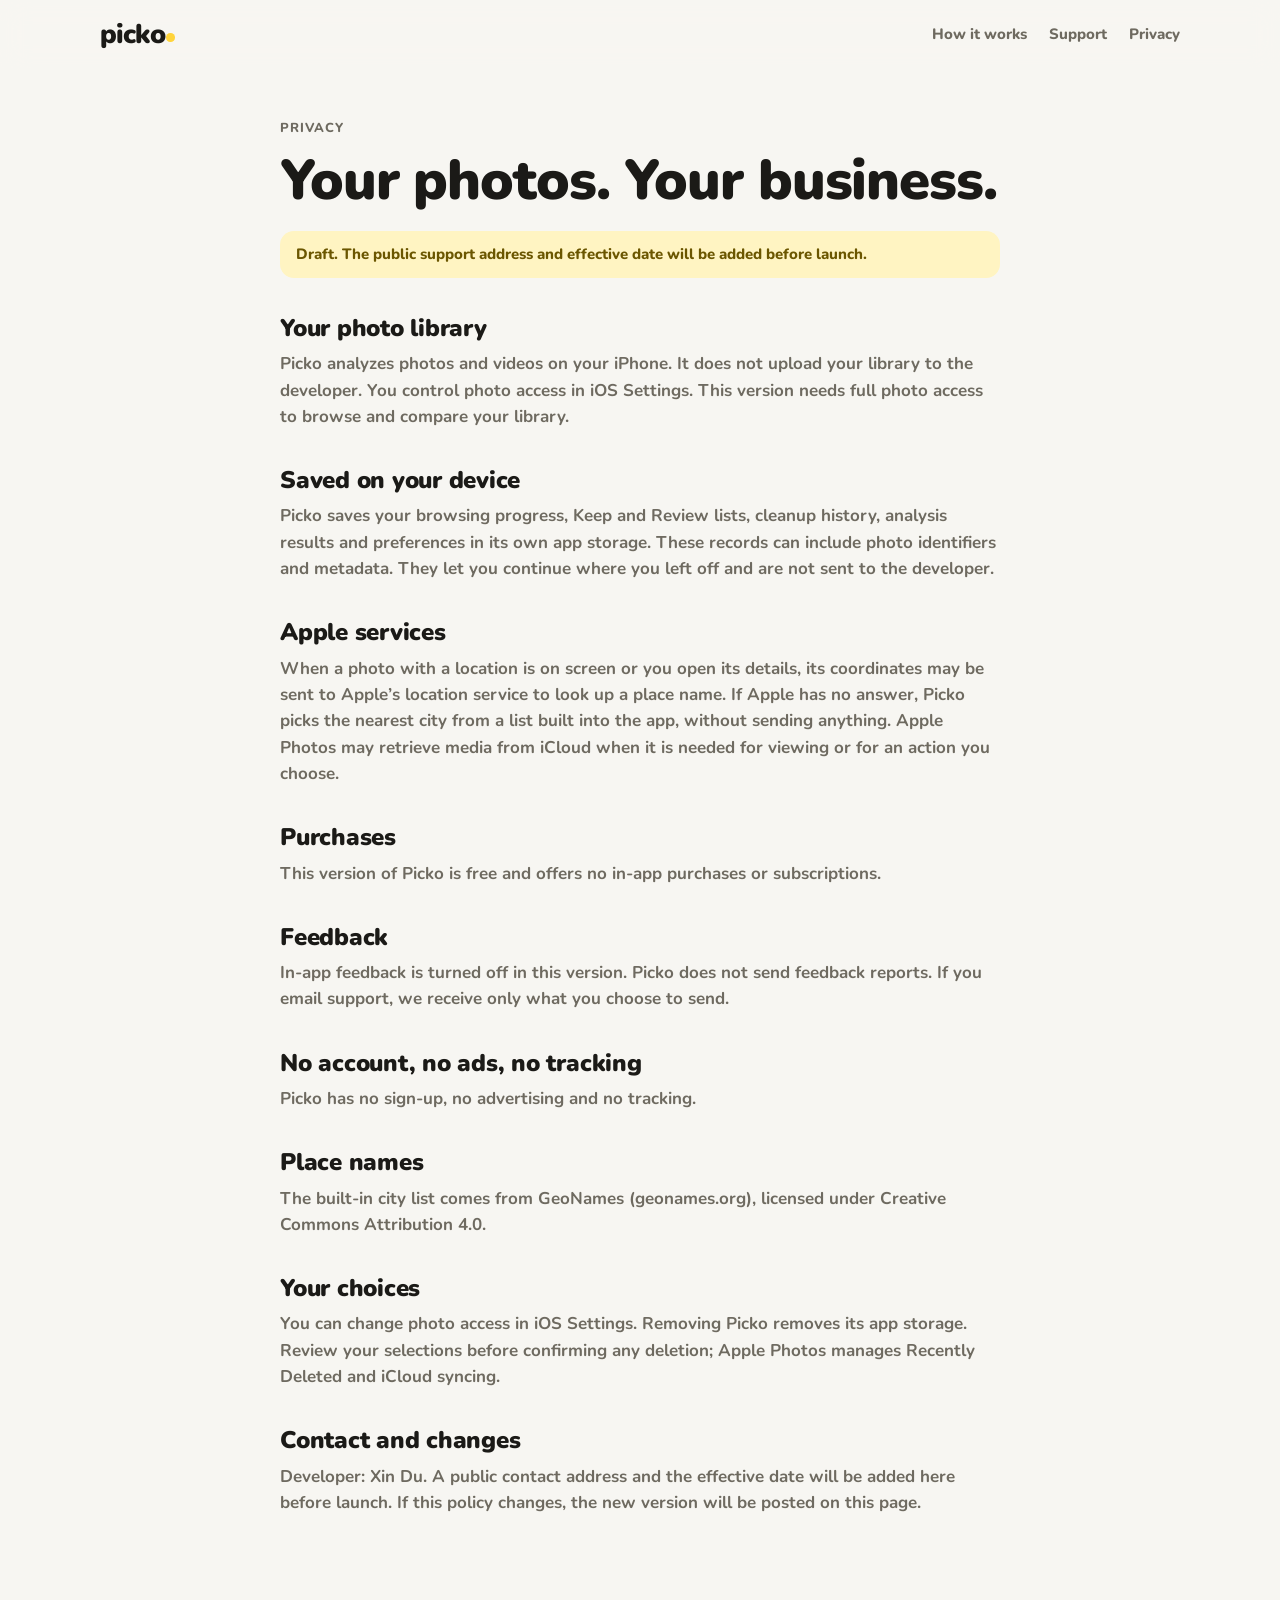
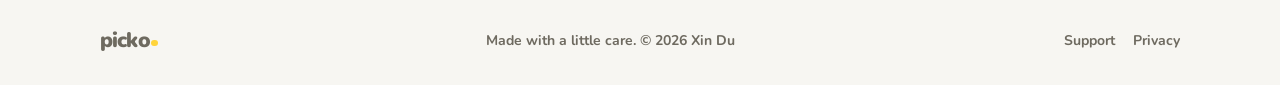
==== privacy.html @ 13a62e3e "Publish Picko website" ====
<!doctype html>
<html lang="en">
<head>
<meta charset="utf-8">
<meta name="viewport" content="width=device-width, initial-scale=1, viewport-fit=cover">
<title>Picko Privacy</title>
<link rel="preconnect" href="https://fonts.googleapis.com">
<link rel="preconnect" href="https://fonts.gstatic.com" crossorigin>
<link rel="stylesheet" href="https://fonts.googleapis.com/css2?family=Nunito:wght@500;700;800;900&display=swap">
<link rel="stylesheet" href="style.css">
</head>
<body>
<header class="nav">
  <div class="wrap nav-row">
    <a class="wordmark" href="index.html" aria-label="Picko home">picko</a>
    <nav class="nav-links" aria-label="Site">
      <a href="index.html#how">How it works</a>
      <a href="support.html">Support</a>
      <a href="privacy.html">Privacy</a>
    </nav>
  </div>
</header>
<main class="doc">
  <div class="wrap">
    <p class="kicker">Privacy</p>
    <h1>Your photos. Your business.</h1>
    <p class="draft">Draft. The public support address and effective date will be added before launch.</p>
    <section>
      <h2>Your photo library</h2>
      <p>Picko analyzes photos and videos on your iPhone. It does not upload your library to the developer. You control photo access in iOS Settings. This version needs full photo access to browse and compare your library.</p>
    </section>
    <section>
      <h2>Saved on your device</h2>
      <p>Picko saves your browsing progress, Keep and Review lists, cleanup history, analysis results and preferences in its own app storage. These records can include photo identifiers and metadata. They let you continue where you left off and are not sent to the developer.</p>
    </section>
    <section>
      <h2>Apple services</h2>
      <p>When a photo with a location is on screen or you open its details, its coordinates may be sent to Apple’s location service to look up a place name. If Apple has no answer, Picko picks the nearest city from a list built into the app, without sending anything. Apple Photos may retrieve media from iCloud when it is needed for viewing or for an action you choose.</p>
    </section>
    <section>
      <h2>Purchases</h2>
      <p>This version of Picko is free and offers no in-app purchases or subscriptions.</p>
    </section>
    <section>
      <h2>Feedback</h2>
      <p>In-app feedback is turned off in this version. Picko does not send feedback reports. If you email support, we receive only what you choose to send.</p>
    </section>
    <section>
      <h2>No account, no ads, no tracking</h2>
      <p>Picko has no sign-up, no advertising and no tracking.</p>
    </section>
    <section>
      <h2>Place names</h2>
      <p>The built-in city list comes from GeoNames (geonames.org), licensed under Creative Commons Attribution 4.0.</p>
    </section>
    <section>
      <h2>Your choices</h2>
      <p>You can change photo access in iOS Settings. Removing Picko removes its app storage. Review your selections before confirming any deletion; Apple Photos manages Recently Deleted and iCloud syncing.</p>
    </section>
    <section>
      <h2>Contact and changes</h2>
      <p>Developer: Xin Du. A public contact address and the effective date will be added here before launch. If this policy changes, the new version will be posted on this page.</p>
    </section>
  </div>
</main>
<footer class="foot">
  <div class="wrap foot-row">
    <span class="wordmark small">picko</span>
    <span>Made with a little care. © 2026 Xin Du</span>
    <nav aria-label="Footer"><a href="support.html">Support</a><a href="privacy.html">Privacy</a></nav>
  </div>
</footer>
</body>
</html>
---- style.css ----
/* Picko site. Direction C from the app: warm off-white ground, ink type,
   yellow only where it matters, soft shadows instead of outlines, rounded
   heavy type. Layout: one bold live demo in the hero; every section after
   it is quiet and plain. Single light theme on purpose (the app is light-only). */
:root {
  --bg: #F7F6F2;          /* app background */
  --surface: #FFFFFF;
  --ink: #1B1A17;
  --sub: #6E6A60;
  --hair: #E4E0D4;
  --yellow: #FFD43B;
  --yellow-deep: #E8B800;
  --yellow-soft: #FFF4C2;
  --yellow-ink: #6B5600;
  --keep: #22A35A;
  --aside: #E5484D;
  --shadow: 0 10px 28px rgba(41, 31, 0, .08), 0 2px 6px rgba(41, 31, 0, .05);
  --font: ui-rounded, "SF Pro Rounded", "Nunito", system-ui, -apple-system, "Segoe UI", sans-serif;
  --r-card: 22px;
  --wrap: 1120px;
  color-scheme: light;
}

* { box-sizing: border-box; }
[hidden] { display: none !important; }
html { -webkit-text-size-adjust: 100%; }
body {
  margin: 0;
  background: var(--bg);
  color: var(--ink);
  font-family: var(--font);
  font-size: 17px;
  line-height: 1.55;
  font-weight: 600;
  -webkit-font-smoothing: antialiased;
}
img { max-width: 100%; display: block; }
a { color: inherit; }
a:focus-visible, button:focus-visible { outline: 3px solid var(--yellow-deep); outline-offset: 3px; border-radius: 10px; }

.wrap {
  max-width: var(--wrap);
  margin: 0 auto;
  padding-left: max(20px, env(safe-area-inset-left, 0px));
  padding-right: max(20px, env(safe-area-inset-right, 0px));
}

h1, h2, h3 { margin: 0; font-weight: 900; letter-spacing: -0.02em; text-wrap: balance; line-height: 1.05; }
h1 { font-size: clamp(44px, 6.4vw, 76px); }
h2 { font-size: clamp(32px, 4.2vw, 50px); }
h3 { font-size: 21px; letter-spacing: -0.01em; line-height: 1.2; }
p { margin: 0; }
.kicker {
  font-size: 13px; font-weight: 800; letter-spacing: .08em; text-transform: uppercase;
  color: var(--sub); margin-bottom: 14px;
}

/* Nav */
body::before { content: ""; position: fixed; inset: 0 0 auto; height: env(safe-area-inset-top, 0px); z-index: 10; background: var(--bg); }
.nav { position: sticky; top: env(safe-area-inset-top, 0px); z-index: 9; background: color-mix(in srgb, var(--bg) 88%, transparent); backdrop-filter: blur(14px); -webkit-backdrop-filter: blur(14px); }
.nav-row { display: flex; align-items: center; justify-content: space-between; gap: 16px; padding-block: 14px; }
.wordmark { font-weight: 900; font-size: 27px; letter-spacing: -0.04em; text-decoration: none; position: relative; }
.wordmark::after { content: ""; display: inline-block; width: .32em; height: .32em; border-radius: 50%; background: var(--yellow); margin-left: .06em; vertical-align: .05em; }
.wordmark.small { font-size: 21px; }
.nav-links { display: flex; gap: 22px; font-size: 15px; font-weight: 800; }
.nav-links a { text-decoration: none; color: var(--sub); }
.nav-links a:hover { color: var(--ink); }

/* Hero */
.hero { padding-block: 40px 72px; }
.hero-grid { display: grid; grid-template-columns: minmax(0, 1.05fr) minmax(0, .95fr); gap: 56px; align-items: center; }
.hero-copy { min-width: 0; }
.lede { margin-top: 22px; font-size: 20px; line-height: 1.5; color: var(--sub); max-width: 32em; font-weight: 700; }
.hero-actions { display: flex; align-items: center; flex-wrap: wrap; gap: 14px 18px; margin-top: 30px; }
.store-badge {
  display: inline-flex; align-items: center; gap: 10px; padding: 9px 18px 9px 14px;
  border-radius: 14px; background: var(--ink); color: #fff; line-height: 1.1; font-weight: 800; font-size: 19px;
}
.store-badge svg { width: 26px; height: 26px; fill: currentColor; }
.store-badge small { display: block; font-size: 11px; font-weight: 700; opacity: .8; }
.free-note { font-weight: 800; color: var(--yellow-ink); background: var(--yellow-soft); padding: 7px 13px; border-radius: 999px; font-size: 15px; }
.hero-facts { list-style: none; padding: 0; margin: 30px 0 0; display: flex; flex-wrap: wrap; gap: 8px 22px; color: var(--sub); font-size: 15px; font-weight: 800; }
.hero-facts li { display: flex; align-items: center; gap: 8px; }
.hero-facts li::before { content: ""; width: 7px; height: 7px; border-radius: 50%; background: var(--keep); }

/* Demo phone */
.demo { display: flex; flex-direction: column; align-items: center; gap: 18px; min-width: 0; }
.phone {
  width: min(330px, 100%); aspect-ratio: 9 / 19; max-width: 100%;
  border-radius: 48px; padding: 10px; background: #111; box-shadow: 0 30px 60px rgba(30, 22, 0, .22), 0 6px 14px rgba(30, 22, 0, .12);
}
.screen { position: relative; width: 100%; height: 100%; border-radius: 39px; overflow: hidden; background: #222; isolation: isolate; touch-action: pan-y; user-select: none; -webkit-user-select: none; }
.deck { position: absolute; inset: 0; }
.card {
  position: absolute; inset: 0; background-size: cover; background-position: center;
  will-change: transform, filter; cursor: grab; transform-origin: 50% 90%;
}
.card:active { cursor: grabbing; }
.card::after { /* top and bottom scrims so chrome stays readable */
  content: ""; position: absolute; inset: 0; pointer-events: none;
  background: linear-gradient(to bottom, rgba(0,0,0,.38), transparent 22%, transparent 72%, rgba(0,0,0,.5));
}
.card.next { filter: blur(14px) saturate(.9) brightness(1.08); transform: scale(1.04); }
.card.next::before { content: ""; position: absolute; inset: 0; background: rgba(255,255,255,var(--fog, .35)); z-index: 1; }
.card.dragging { box-shadow: 0 20px 40px rgba(0,0,0,.35); border-radius: 26px; overflow: hidden; }

.edge { position: absolute; top: 0; bottom: 0; width: 46%; pointer-events: none; opacity: 0; z-index: 3; }
.edge-keep { right: 0; background: linear-gradient(to left, rgba(34,163,90,.55), transparent); }
.edge-aside { left: 0; background: linear-gradient(to right, rgba(229,72,77,.55), transparent); }

.topbar { position: absolute; top: 14px; left: 12px; right: 12px; z-index: 4; display: flex; gap: 6px; align-items: center; }
.chip {
  height: 34px; border-radius: 12px; display: inline-flex; align-items: center; gap: 6px; padding: 0 10px;
  background: rgba(255,255,255,.82); backdrop-filter: blur(10px); -webkit-backdrop-filter: blur(10px); color: var(--ink);
  font-size: 12px; font-weight: 800;
}
.chip svg { width: 17px; height: 17px; fill: var(--ink); }
.chip-icon { padding: 0 8px; }
.meter { flex: 1; min-width: 0; flex-direction: column; align-items: stretch; justify-content: center; gap: 3px; padding: 0 10px; }
.meter-text { font-size: 11px; line-height: 1; white-space: nowrap; }
.meter-bar { height: 4px; border-radius: 4px; background: var(--hair); overflow: hidden; }
.meter-bar i { display: block; height: 100%; width: 0; background: var(--yellow); border-radius: 4px; transition: width .35s cubic-bezier(.3,1.5,.5,1); }
.review-chip b { background: var(--yellow); border-radius: 999px; min-width: 20px; height: 20px; display: inline-grid; place-items: center; padding: 0 6px; font-size: 12px; transition: transform .25s cubic-bezier(.3,1.8,.5,1); }
.review-chip b.bump { transform: scale(1.35); }

.bottombar { position: absolute; left: 16px; right: 16px; bottom: 22px; z-index: 4; color: #fff; display: flex; flex-direction: column; gap: 1px; pointer-events: none; text-shadow: 0 1px 6px rgba(0,0,0,.35); }
.size { font-size: 22px; font-weight: 900; letter-spacing: -0.01em; }
.caption { font-size: 13px; font-weight: 700; opacity: .92; }

.plus { position: absolute; left: 22px; top: 44%; z-index: 6; font-weight: 900; font-size: 18px; color: #fff; background: var(--aside); padding: 4px 11px; border-radius: 999px; opacity: 0; transform: scale(.7); pointer-events: none; }
.plus.show { animation: plus 1s ease forwards; }
@keyframes plus { 0% { opacity: 0; transform: scale(.7) translateY(0); } 20% { opacity: 1; transform: scale(1) translateY(-6px); } 70% { opacity: 1; transform: scale(1) translateY(-14px); } 100% { opacity: 0; transform: scale(.9) translateY(-24px); } }

.stars { position: absolute; inset: 0; z-index: 6; pointer-events: none; }
.star { position: absolute; width: 18px; height: 18px; background: var(--yellow); clip-path: polygon(50% 0, 61% 38%, 100% 50%, 61% 62%, 50% 100%, 39% 62%, 0 50%, 39% 38%); animation: star .8s ease-out forwards; }
.star.green { background: #7BE3A4; }
@keyframes star { from { opacity: 1; transform: translate(0,0) scale(.4) rotate(0); } to { opacity: 0; transform: translate(var(--dx), var(--dy)) scale(1.1) rotate(160deg); } }

.pony { position: absolute; left: 8px; bottom: 70px; z-index: 9; display: flex; align-items: flex-end; gap: 2px; transform: translateY(190px); transition: transform .45s cubic-bezier(.3,1.4,.5,1); pointer-events: none; }
.pony.up { transform: translateY(0); }
.pony img { width: 98px; }
.bubble { margin-bottom: 64px; background: #fff; color: var(--ink); font-weight: 900; font-size: 13.5px; line-height: 1.25; padding: 7px 10px; border-radius: 13px; max-width: 150px; box-shadow: 0 8px 18px rgba(0,0,0,.2); transform: scale(.6); transform-origin: bottom left; opacity: 0; transition: transform .3s cubic-bezier(.3,1.6,.5,1) .25s, opacity .2s ease .25s; }
.pony.up .bubble { transform: scale(1); opacity: 1; }

/* Review inside the phone */
.review { position: absolute; inset: 0; z-index: 8; background: var(--bg); padding: 64px 18px 22px; display: flex; flex-direction: column; gap: 10px; animation: rise .45s cubic-bezier(.2,1,.3,1); }
@keyframes rise { from { transform: translateY(30px); opacity: 0; } to { transform: none; opacity: 1; } }
.review-kicker { font-size: 11px; letter-spacing: .08em; text-transform: uppercase; color: var(--sub); font-weight: 900; }
.review h3 { font-size: 24px; }
.review-grid { display: grid; grid-template-columns: repeat(3, 1fr); gap: 6px; margin-top: 4px; }
.review-grid .thumb { aspect-ratio: 3 / 4; border-radius: 10px; background-size: cover; background-position: center; position: relative; }
.review-grid .thumb::after { content: ""; position: absolute; right: 5px; top: 5px; width: 16px; height: 16px; border-radius: 5px; background: var(--aside) url("data:image/svg+xml,%3Csvg xmlns='http://www.w3.org/2000/svg' viewBox='0 0 16 16'%3E%3Cpath d='M4 8.2 6.8 11 12 5' fill='none' stroke='white' stroke-width='2.2' stroke-linecap='round' stroke-linejoin='round'/%3E%3C/svg%3E") center / 14px no-repeat; }
.review-note { font-size: 13px; color: var(--sub); font-weight: 800; margin-top: auto; text-align: center; }
.btn-delete, .btn-quiet { font: inherit; border: 0; border-radius: 16px; min-height: 48px; font-weight: 900; font-size: 16px; cursor: pointer; }
.btn-delete { background: var(--aside); color: #fff; box-shadow: 0 8px 18px rgba(229,72,77,.3); }
.btn-delete:active { transform: scale(.97); }
.btn-quiet { background: transparent; color: var(--sub); min-height: 36px; font-size: 14px; }
.review.done .btn-delete { background: var(--keep); box-shadow: 0 8px 18px rgba(34,163,90,.3); }

.demo-controls { display: flex; gap: 10px; width: min(330px, 100%); }
.ctl { flex: 1; font: inherit; font-weight: 900; font-size: 16px; min-height: 50px; border-radius: 18px; border: 0; cursor: pointer; background: var(--surface); color: var(--ink); box-shadow: var(--shadow); transition: transform .12s ease; }
.ctl:active { transform: scale(.97); }
.ctl-aside span { color: var(--aside); }
.ctl-keep span { color: var(--keep); }
.ctl:disabled { opacity: .45; cursor: default; }
.demo-note { font-size: 13px; color: var(--sub); text-align: center; max-width: 330px; font-weight: 700; }

/* Sections */
section h2 + p, .daily-copy p, .big-copy p { margin-top: 18px; font-size: 18px; color: var(--sub); font-weight: 700; max-width: 34em; }
strong { color: var(--ink); font-weight: 900; }

.how { padding-block: 72px; }
.steps { list-style: none; padding: 0; margin: 40px 0 0; display: grid; grid-template-columns: repeat(3, minmax(0, 1fr)); gap: 22px; }
.step { background: var(--surface); border-radius: var(--r-card); box-shadow: var(--shadow); padding: 18px 18px 24px; display: flex; flex-direction: column; gap: 12px; min-width: 0; }
.step p { color: var(--sub); font-size: 16px; font-weight: 700; }
.num { display: inline-grid; place-items: center; width: 28px; height: 28px; border-radius: 50%; background: var(--yellow); font-size: 15px; margin-right: 10px; vertical-align: 2px; }
.vignette { height: 180px; border-radius: 16px; background: var(--bg); display: flex; align-items: center; justify-content: center; gap: 10px; overflow: hidden; position: relative; padding: 12px; }
.v-photo { width: 92px; height: 130px; object-fit: cover; border-radius: 12px; box-shadow: 0 10px 22px rgba(0,0,0,.18); transform: rotate(4deg); }
.tag { font-size: 13px; font-weight: 900; padding: 6px 10px; border-radius: 999px; color: #fff; white-space: nowrap; }
.tag-keep { background: var(--keep); }
.tag-aside { background: var(--aside); }
.v-review { flex-direction: column; gap: 10px; }
.mini-grid { display: grid; grid-template-columns: repeat(3, 62px); gap: 6px; }
.mini-grid img { width: 62px; height: 82px; object-fit: cover; border-radius: 9px; }
.mini-label { font-size: 13px; font-weight: 900; color: var(--yellow-ink); background: var(--yellow-soft); padding: 4px 10px; border-radius: 999px; }
.v-confirm { flex-direction: column; }
.mini-btn { background: var(--aside); color: #fff; font-weight: 900; padding: 12px 22px; border-radius: 14px; box-shadow: 0 8px 18px rgba(229,72,77,.3); }
.mini-sub { font-size: 13px; color: var(--sub); font-weight: 800; }

.daily { padding-block: 72px; }
.daily-grid, .big-grid { display: grid; grid-template-columns: minmax(0, .8fr) minmax(0, 1.2fr); gap: 48px; align-items: center; }
.daily-art img, .big-art img { width: min(360px, 100%); margin: 0 auto; }
.allowance { margin-top: 26px; max-width: 420px; background: var(--surface); border-radius: 18px; box-shadow: var(--shadow); padding: 14px 16px; }
.allowance-head { display: flex; justify-content: space-between; font-weight: 900; font-size: 15px; font-variant-numeric: tabular-nums; }
.allowance-bar { margin-top: 8px; height: 10px; border-radius: 10px; background: var(--hair); overflow: hidden; }
.allowance-bar i { display: block; height: 100%; background: var(--yellow); border-radius: 10px; }
.aside-note { font-size: 16px !important; }

.big { padding-block: 72px; }
.big-grid { grid-template-columns: minmax(0, 1.2fr) minmax(0, .8fr); }
.sizes { margin: 26px 0 0; max-width: 420px; display: grid; gap: 0; background: var(--surface); border-radius: 18px; box-shadow: var(--shadow); padding: 4px 16px; }
.sizes div { display: flex; justify-content: space-between; gap: 12px; padding: 11px 0; border-bottom: 1px solid var(--hair); font-weight: 800; font-size: 15px; }
.sizes div:last-child { border-bottom: 0; }
.sizes dt { color: var(--sub); }
.sizes dd { margin: 0; font-weight: 900; font-variant-numeric: tabular-nums; }
.sizes div:first-child dd { color: var(--aside); }

.trust { padding-block: 72px; }
.trust-row { margin-top: 34px; display: grid; grid-template-columns: repeat(3, minmax(0, 1fr)); gap: 32px; border-top: 2px solid var(--ink); padding-top: 24px; }
.trust-item p { margin-top: 8px; color: var(--sub); font-size: 16px; font-weight: 700; }

.closing { background: var(--yellow); margin-top: 40px; }
.closing-grid { display: grid; grid-template-columns: minmax(0, 1fr) auto; gap: 24px; align-items: center; padding-block: 64px 0; }
.closing-grid > div { padding-bottom: 64px; }
.closing p { margin: 14px 0 26px; font-size: 19px; color: var(--yellow-ink); font-weight: 800; }
.closing-pony { width: 280px; align-self: end; }

.foot { padding-block: 28px; color: var(--sub); font-size: 14px; font-weight: 700; }
.foot-row { display: flex; flex-wrap: wrap; align-items: center; justify-content: space-between; gap: 12px 24px; }
.foot nav { display: flex; gap: 18px; }
.foot a { text-decoration: none; }
.foot a:hover { color: var(--ink); }

.real { padding-block: 40px 72px; }
.real-grid { display: grid; grid-template-columns: minmax(0, 1fr) auto; gap: 48px; align-items: center; }
.real-video { width: min(340px, 100%); aspect-ratio: 9 / 16; border-radius: 28px; background: var(--bg); box-shadow: var(--shadow); justify-self: center; }

/* Plain text pages */
.doc { padding-block: 48px 80px; }
.doc .wrap { max-width: 760px; }
.doc h1 { font-size: clamp(38px, 5vw, 56px); }
.doc .draft { margin-top: 20px; background: var(--yellow-soft); color: var(--yellow-ink); border-radius: 14px; padding: 12px 16px; font-size: 15px; font-weight: 800; }
.doc section { margin-top: 38px; }
.doc h2 { font-size: 24px; letter-spacing: -0.01em; }
.doc section p, .doc li { margin-top: 10px; color: var(--sub); font-weight: 700; font-size: 17px; max-width: none; }
.doc ul { padding-left: 20px; margin: 10px 0 0; }

@media (max-width: 880px) {
  .hero-grid, .daily-grid, .big-grid, .real-grid { grid-template-columns: minmax(0, 1fr); gap: 40px; }
  .hero { padding-top: 20px; }
  .steps, .trust-row { grid-template-columns: minmax(0, 1fr); }
  .daily-art img { width: 220px; }
  .big-art { order: -1; }
  .big-art img { width: 240px; }
  .closing-grid { grid-template-columns: minmax(0, 1fr); }
  .closing-pony { width: 200px; justify-self: end; margin-top: -40px; }
  .closing-grid > div { padding-bottom: 0; }
}
@media (max-width: 480px) {
  body { font-size: 16px; }
  .nav-links { gap: 14px; font-size: 14px; }
  .nav-links a:first-child { display: none; }
  .lede { font-size: 18px; }
}
@media (prefers-reduced-motion: reduce) {
  *, *::before, *::after { animation-duration: .01ms !important; transition-duration: .01ms !important; }
}
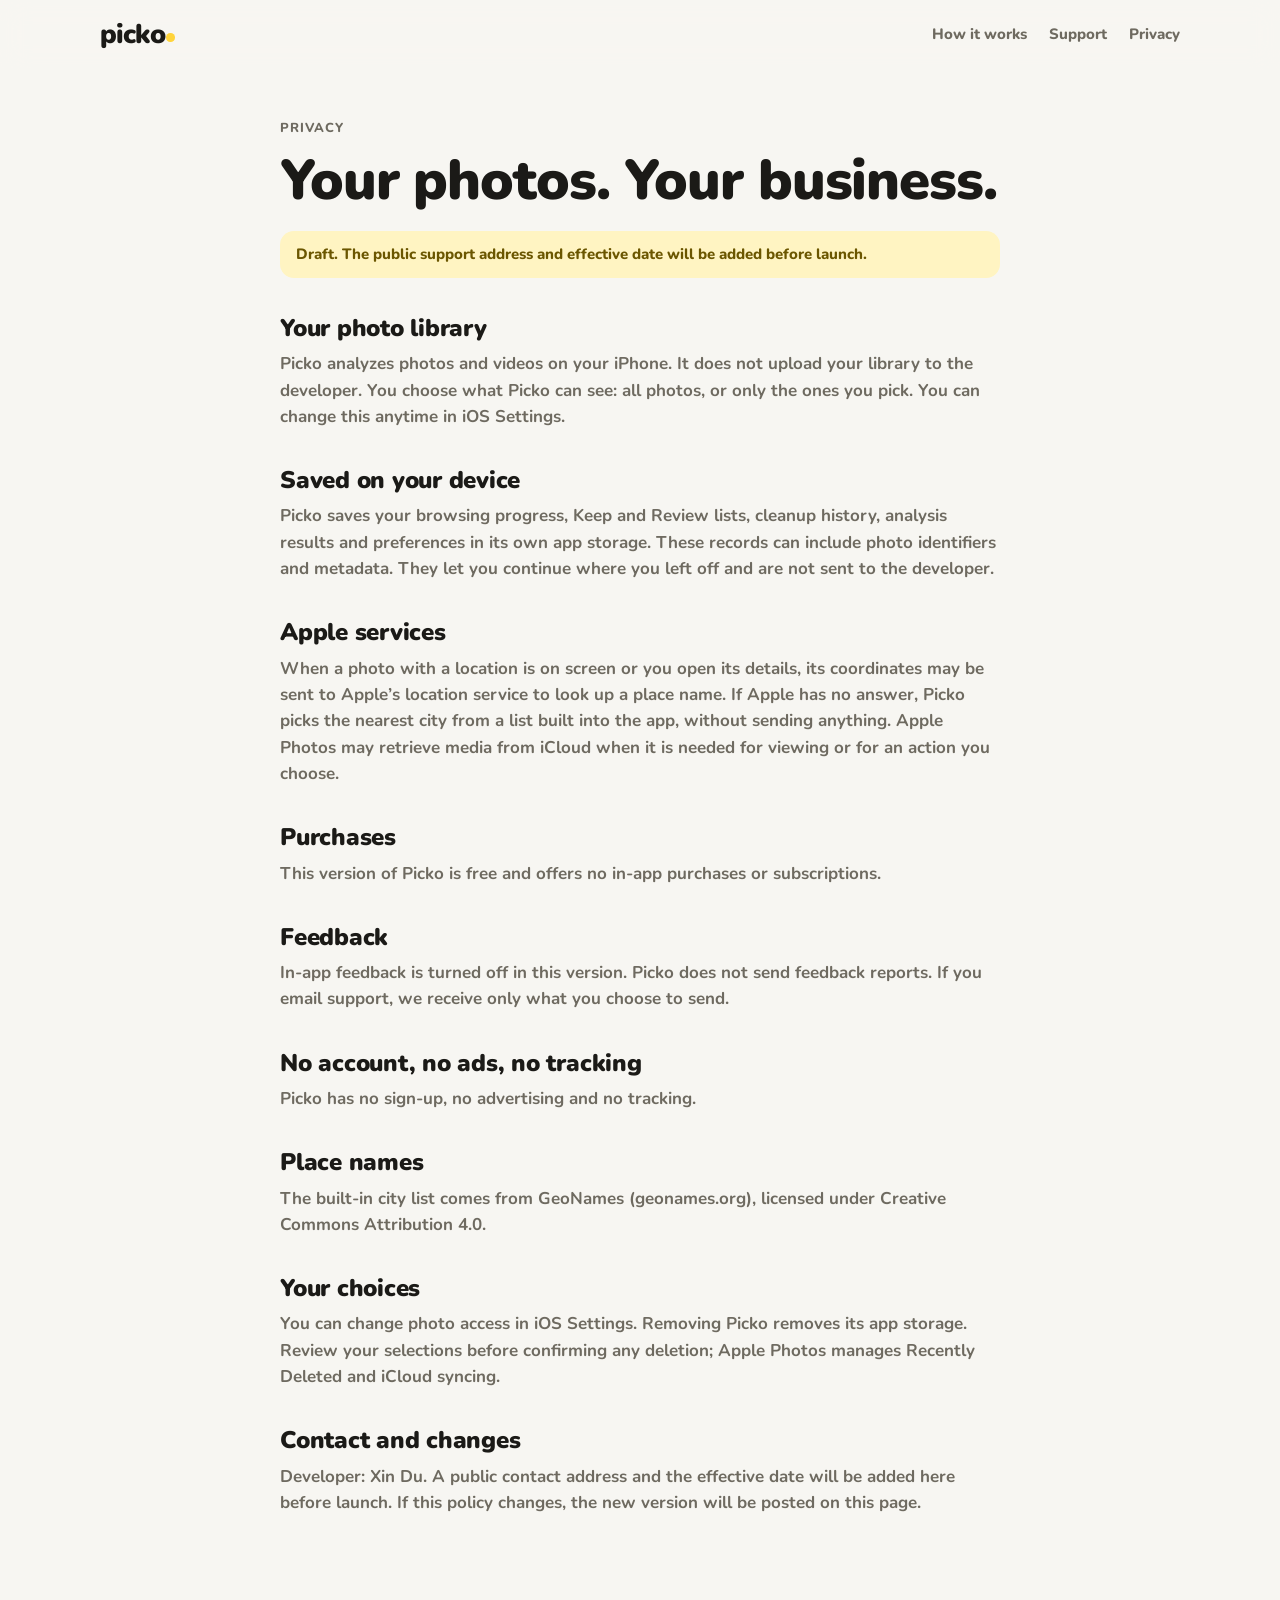
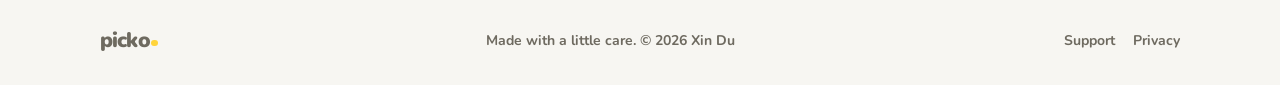
==== commit 53e9ca21: "Update site from e901cc4" ====
--- a/privacy.html
+++ b/privacy.html
@@ -27,7 +27,7 @@
     <p class="draft">Draft. The public support address and effective date will be added before launch.</p>
     <section>
       <h2>Your photo library</h2>
-      <p>Picko analyzes photos and videos on your iPhone. It does not upload your library to the developer. You control photo access in iOS Settings. This version needs full photo access to browse and compare your library.</p>
+      <p>Picko analyzes photos and videos on your iPhone. It does not upload your library to the developer. You choose what Picko can see: all photos, or only the ones you pick. You can change this anytime in iOS Settings.</p>
     </section>
     <section>
       <h2>Saved on your device</h2>
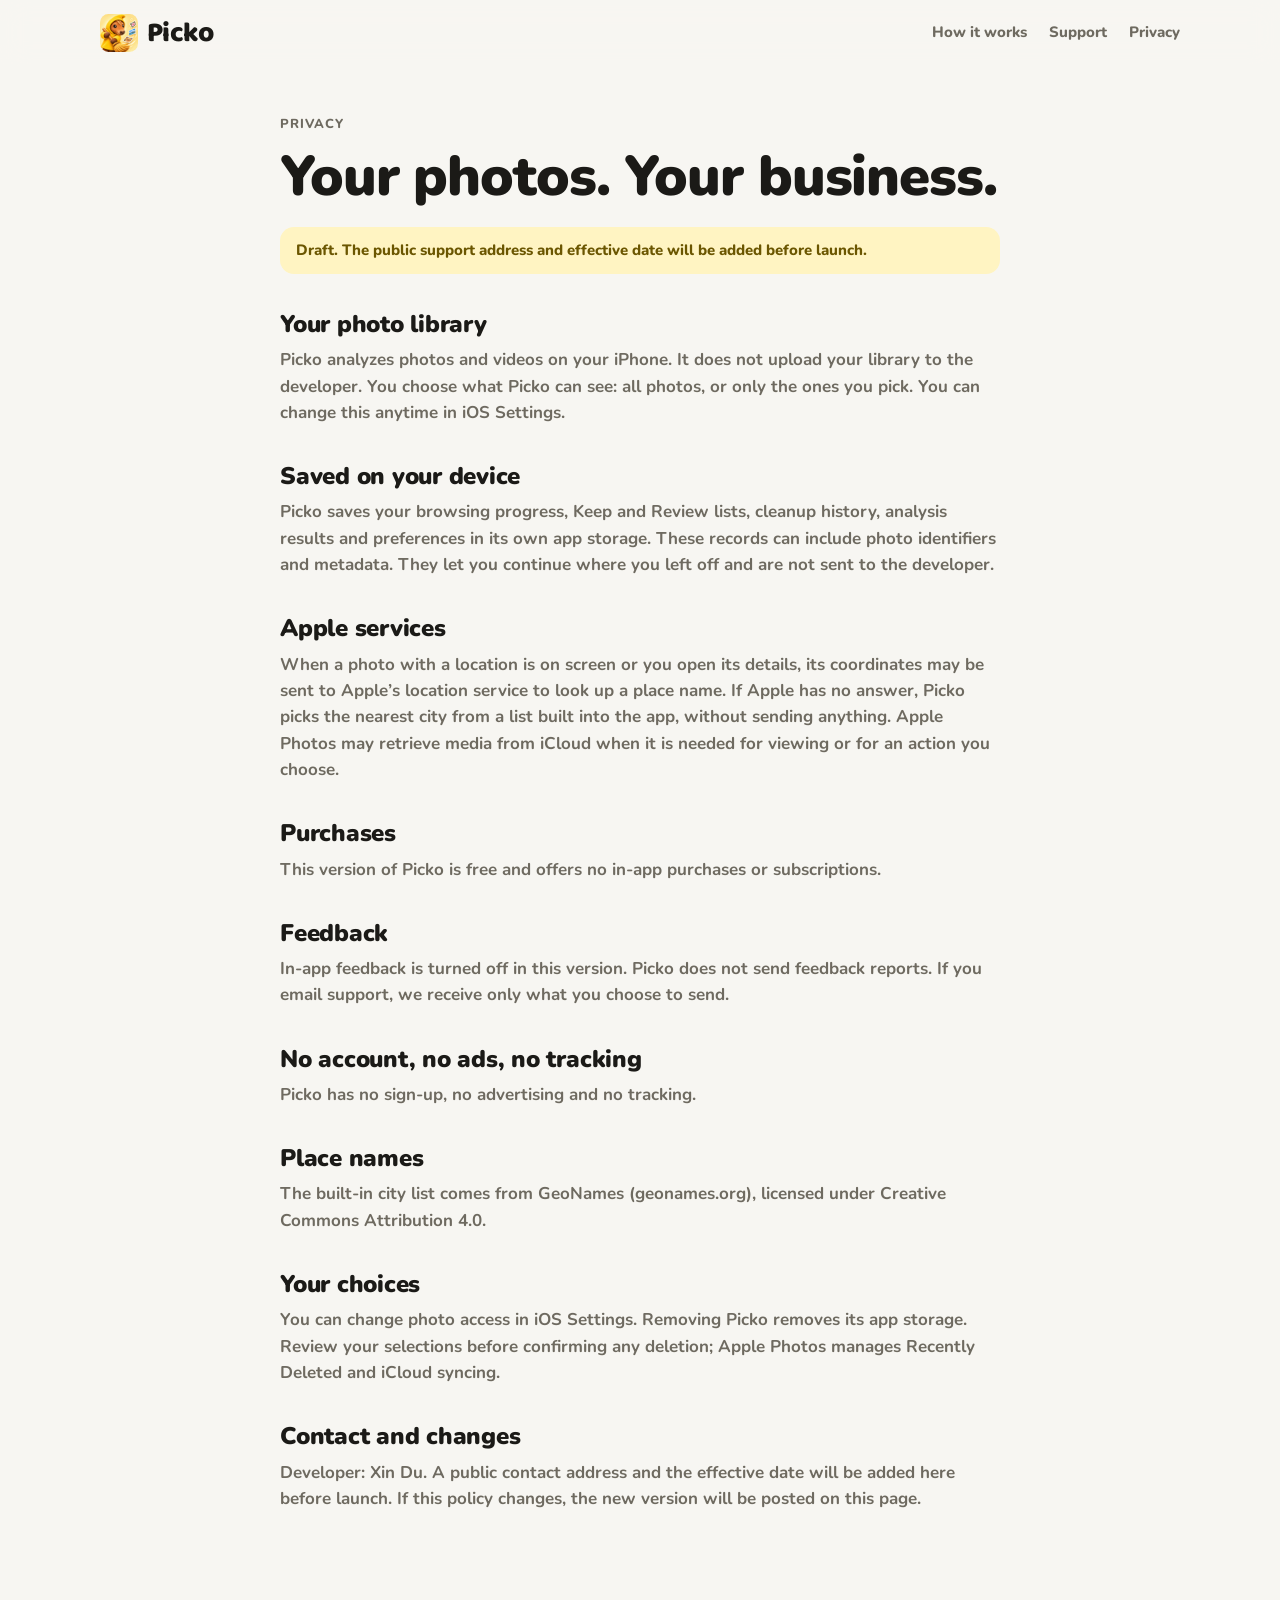
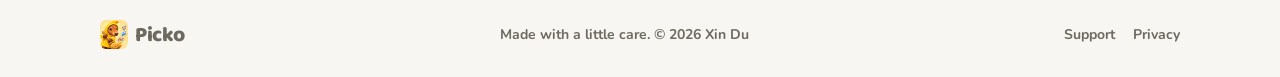
==== commit ea9bd9d8: "Update site from 231ccb9" ====
--- a/privacy.html
+++ b/privacy.html
@@ -6,13 +6,15 @@
 <title>Picko Privacy</title>
 <link rel="preconnect" href="https://fonts.googleapis.com">
 <link rel="preconnect" href="https://fonts.gstatic.com" crossorigin>
-<link rel="stylesheet" href="https://fonts.googleapis.com/css2?family=Nunito:wght@500;700;800;900&display=swap">
+<link rel="stylesheet" href="https://fonts.googleapis.com/css2?family=Nunito:wght@500;700;800;900&family=Baloo+2:wght@800&display=swap">
+<link rel="icon" type="image/png" sizes="64x64" href="assets/favicon-64.png">
+<link rel="apple-touch-icon" href="assets/apple-touch-icon.png">
 <link rel="stylesheet" href="style.css">
 </head>
 <body>
 <header class="nav">
   <div class="wrap nav-row">
-    <a class="wordmark" href="index.html" aria-label="Picko home">picko</a>
+    <a class="wordmark" href="index.html" aria-label="Picko home"><img src="assets/app-icon-96.png" alt=""><span>Picko</span></a>
     <nav class="nav-links" aria-label="Site">
       <a href="index.html#how">How it works</a>
       <a href="support.html">Support</a>
@@ -65,7 +67,7 @@
 </main>
 <footer class="foot">
   <div class="wrap foot-row">
-    <span class="wordmark small">picko</span>
+    <span class="wordmark small"><img src="assets/app-icon-96.png" alt=""><span>Picko</span></span>
     <span>Made with a little care. © 2026 Xin Du</span>
     <nav aria-label="Footer"><a href="support.html">Support</a><a href="privacy.html">Privacy</a></nav>
   </div>
--- a/style.css
+++ b/style.css
@@ -59,8 +59,10 @@
 body::before { content: ""; position: fixed; inset: 0 0 auto; height: env(safe-area-inset-top, 0px); z-index: 10; background: var(--bg); }
 .nav { position: sticky; top: env(safe-area-inset-top, 0px); z-index: 9; background: color-mix(in srgb, var(--bg) 88%, transparent); backdrop-filter: blur(14px); -webkit-backdrop-filter: blur(14px); }
 .nav-row { display: flex; align-items: center; justify-content: space-between; gap: 16px; padding-block: 14px; }
-.wordmark { font-weight: 900; font-size: 27px; letter-spacing: -0.04em; text-decoration: none; position: relative; }
-.wordmark::after { content: ""; display: inline-block; width: .32em; height: .32em; border-radius: 50%; background: var(--yellow); margin-left: .06em; vertical-align: .05em; }
+/* Logo (Xin 11-17): the app icon + "Picko" in Baloo 2 ExtraBold. */
+.wordmark { display: inline-flex; align-items: center; gap: .32em; font-family: "Baloo 2", var(--font, ui-rounded), system-ui, sans-serif; font-weight: 800; font-size: 28px; letter-spacing: -0.02em; line-height: 1; text-decoration: none; color: inherit; }
+.wordmark img { width: 1.35em; height: 1.35em; border-radius: 22.5%; display: block; }
+.wordmark span { padding-top: .08em; }
 .wordmark.small { font-size: 21px; }
 .nav-links { display: flex; gap: 22px; font-size: 15px; font-weight: 800; }
 .nav-links a { text-decoration: none; color: var(--sub); }
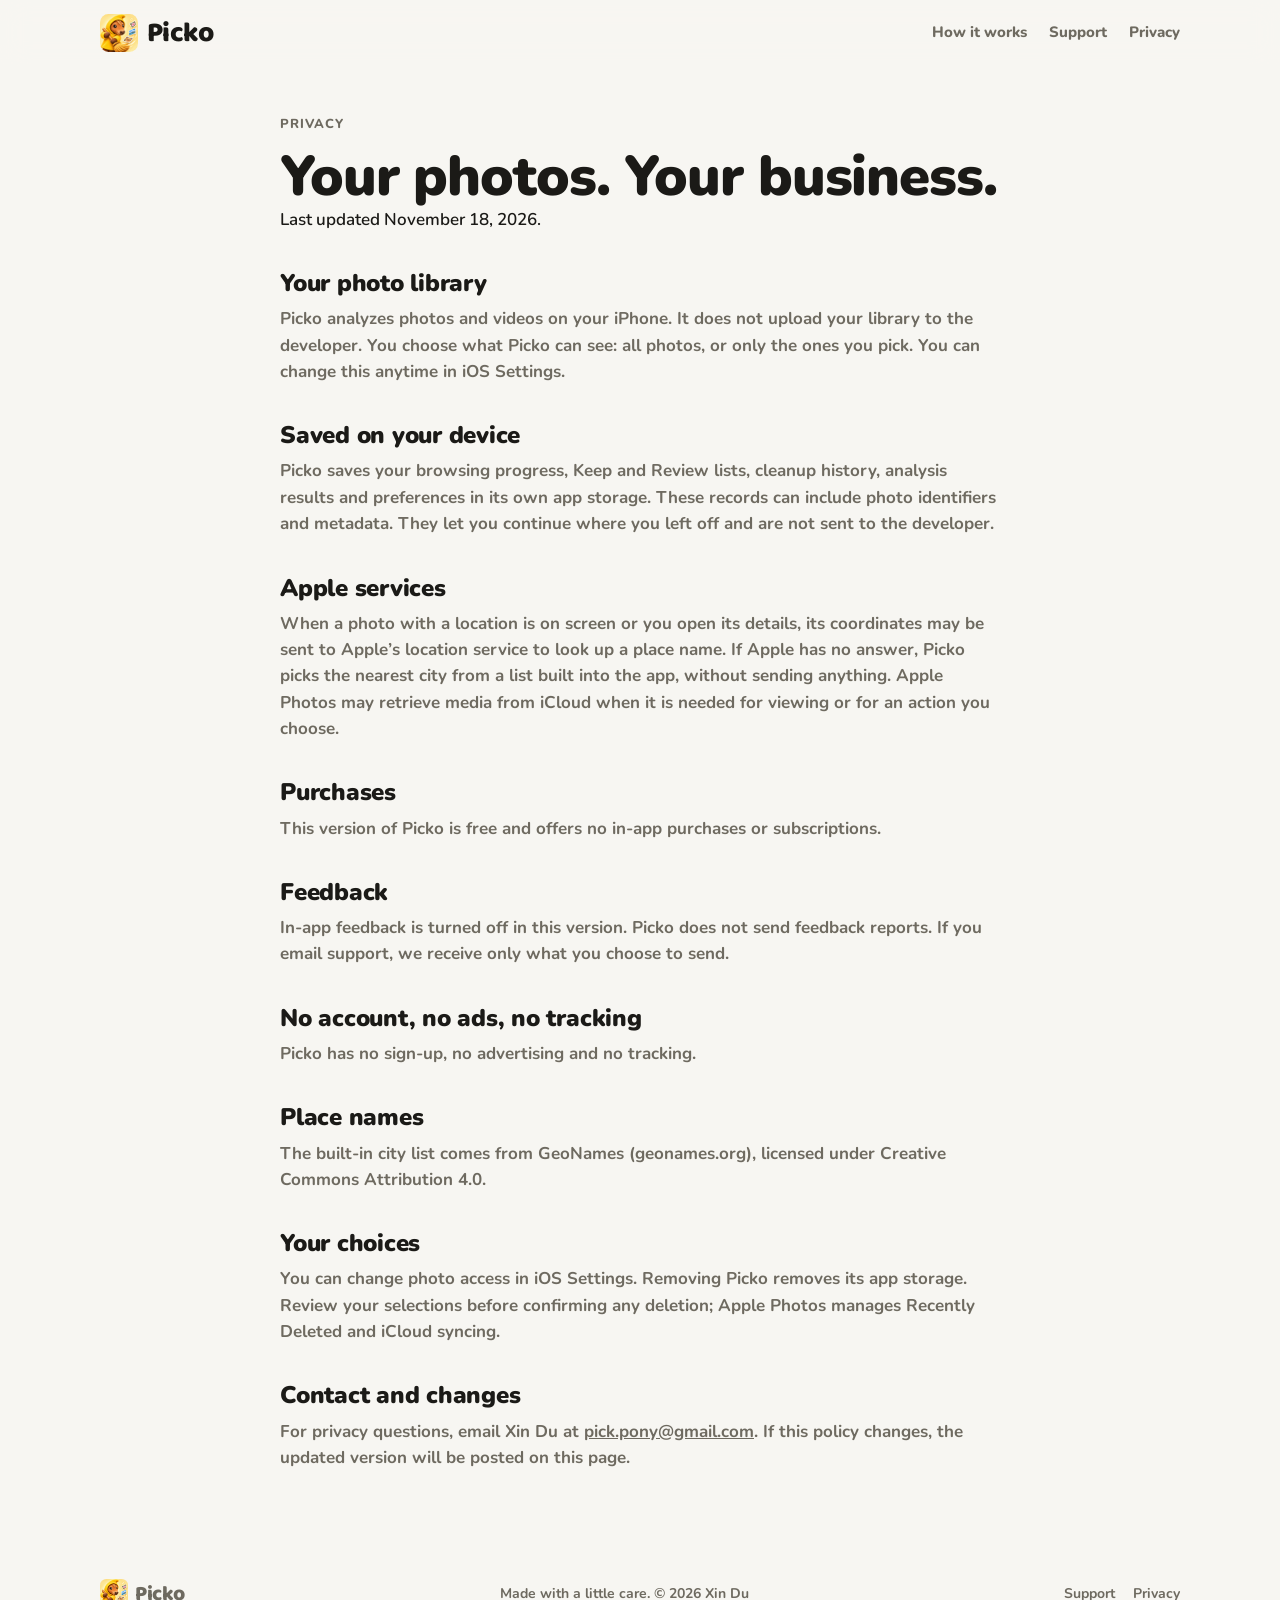
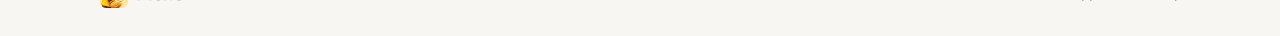
==== commit 63be14b8: "Publish Picko support contact and privacy policy" ====
--- a/privacy.html
+++ b/privacy.html
@@ -26,7 +26,7 @@
   <div class="wrap">
     <p class="kicker">Privacy</p>
     <h1>Your photos. Your business.</h1>
-    <p class="draft">Draft. The public support address and effective date will be added before launch.</p>
+    <p>Last updated <time datetime="2026-11-18">November 18, 2026</time>.</p>
     <section>
       <h2>Your photo library</h2>
       <p>Picko analyzes photos and videos on your iPhone. It does not upload your library to the developer. You choose what Picko can see: all photos, or only the ones you pick. You can change this anytime in iOS Settings.</p>
@@ -61,7 +61,7 @@
     </section>
     <section>
       <h2>Contact and changes</h2>
-      <p>Developer: Xin Du. A public contact address and the effective date will be added here before launch. If this policy changes, the new version will be posted on this page.</p>
+      <p>For privacy questions, email Xin Du at <a href="mailto:pick.pony@gmail.com">pick.pony@gmail.com</a>. If this policy changes, the updated version will be posted on this page.</p>
     </section>
   </div>
 </main>
--- a/style.css
+++ b/style.css
@@ -78,6 +78,9 @@
   display: inline-flex; align-items: center; gap: 10px; padding: 9px 18px 9px 14px;
   border-radius: 14px; background: var(--ink); color: #fff; line-height: 1.1; font-weight: 800; font-size: 19px;
 }
+.store-badge { text-decoration: none; transition: transform .15s ease; }
+.store-badge:hover { transform: translateY(-2px); }
+.store-badge:focus-visible { outline: 3px solid var(--yellow-ink); outline-offset: 3px; }
 .store-badge svg { width: 26px; height: 26px; fill: currentColor; }
 .store-badge small { display: block; font-size: 11px; font-weight: 700; opacity: .8; }
 .free-note { font-weight: 800; color: var(--yellow-ink); background: var(--yellow-soft); padding: 7px 13px; border-radius: 999px; font-size: 15px; }
